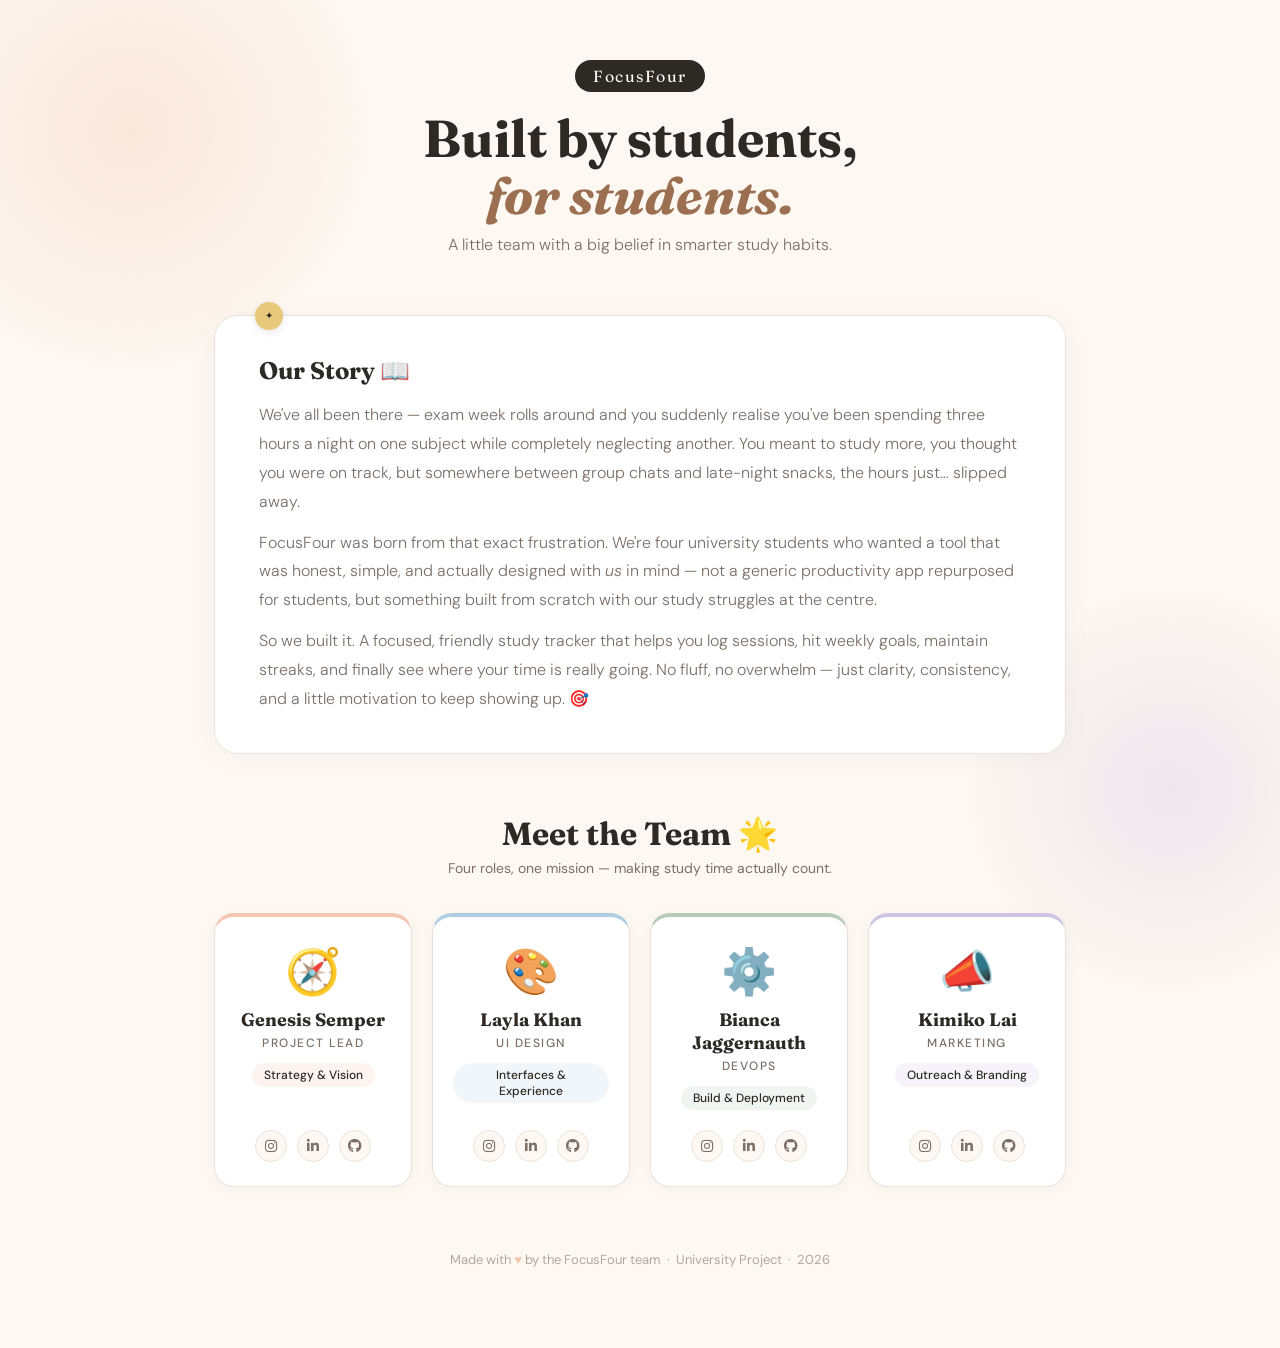
==== aboutus.html @ d84b6516 "Add aboutus.html" ====
<!DOCTYPE html>
<html lang="en">
<head>
  <meta charset="UTF-8" />
  <meta name="viewport" content="width=device-width, initial-scale=1.0"/>
  <title>About Us – FocusFour</title>
  <link href="https://fonts.googleapis.com/css2?family=Fraunces:ital,wght@0,400;0,700;1,400&family=DM+Sans:wght@300;400;500&display=swap" rel="stylesheet"/>
  <link rel="stylesheet" href="https://cdnjs.cloudflare.com/ajax/libs/font-awesome/6.5.0/css/all.min.css"/>
  <style>
    *, *::before, *::after { box-sizing: border-box; margin: 0; padding: 0; }

    body {
      background-color: #fdf8f2;
      font-family: 'DM Sans', sans-serif;
      color: #2d2a26;
      min-height: 100vh;
      overflow-x: hidden;
    }

    body::before {
      content: '';
      position: fixed;
      top: -120px; left: -120px;
      width: 500px; height: 500px;
      background: radial-gradient(circle, #f5c5b055 0%, transparent 70%);
      border-radius: 50%;
      pointer-events: none;
      z-index: 0;
    }
    body::after {
      content: '';
      position: fixed;
      bottom: -100px; right: -100px;
      width: 420px; height: 420px;
      background: radial-gradient(circle, #cfc3e455 0%, transparent 70%);
      border-radius: 50%;
      pointer-events: none;
      z-index: 0;
    }

    .page-wrap {
      position: relative;
      z-index: 1;
      max-width: 900px;
      margin: 0 auto;
      padding: 60px 24px 80px;
    }

    .site-header {
      text-align: center;
      margin-bottom: 60px;
      animation: fadeDown 0.7s ease both;
    }
    .logo-badge {
      display: inline-block;
      background: #2d2a26;
      color: #fdf8f2;
      font-family: 'Fraunces', serif;
      font-size: 16px;
      letter-spacing: 1.5px;
      padding: 6px 18px;
      border-radius: 999px;
      margin-bottom: 18px;
    }
    .site-header h1 {
      font-family: 'Fraunces', serif;
      font-size: 52px;
      line-height: 1.1;
      color: #2d2a26;
      margin-bottom: 10px;
    }
    .site-header h1 em {
      font-style: italic;
      color: #9b6f50;
    }
    .site-header .subtitle {
      font-size: 16px;
      color: #7a7068;
      font-weight: 300;
    }

    .about-card {
      background: #fff;
      border: 1.5px solid #ebe3d9;
      border-radius: 24px;
      padding: 40px 44px;
      margin-bottom: 60px;
      position: relative;
      box-shadow: 0 4px 30px rgba(0,0,0,0.04);
      animation: fadeUp 0.7s 0.15s ease both;
    }
    .about-card::before {
      content: '✦';
      position: absolute;
      top: -14px; left: 40px;
      background: #e8c87a;
      width: 28px; height: 28px;
      border-radius: 50%;
      display: flex; align-items: center; justify-content: center;
      font-size: 10px;
      color: #2d2a26;
      line-height: 28px;
      text-align: center;
      box-shadow: 0 2px 8px rgba(0,0,0,0.1);
    }
    .about-card h2 {
      font-family: 'Fraunces', serif;
      font-size: 24px;
      margin-bottom: 16px;
      color: #2d2a26;
    }
    .about-card p {
      font-size: 16px;
      line-height: 1.8;
      color: #7a7068;
      font-weight: 300;
    }
    .about-card p + p { margin-top: 12px; }

    .team-heading {
      text-align: center;
      margin-bottom: 36px;
      animation: fadeUp 0.7s 0.25s ease both;
    }
    .team-heading h2 {
      font-family: 'Fraunces', serif;
      font-size: 32px;
      color: #2d2a26;
    }
    .team-heading p {
      font-size: 14px;
      color: #7a7068;
      margin-top: 6px;
    }

    .team-grid {
      display: grid;
      grid-template-columns: repeat(auto-fit, minmax(190px, 1fr));
      gap: 20px;
    }

    .member-card {
      background: #fff;
      border-radius: 20px;
      padding: 32px 20px 24px;
      text-align: center;
      border: 1.5px solid #ebe3d9;
      box-shadow: 0 2px 16px rgba(0,0,0,0.04);
      transition: transform 0.25s ease, box-shadow 0.25s ease;
      animation: fadeUp 0.6s ease both;
      display: flex;
      flex-direction: column;
      align-items: center;
    }
    .member-card:hover {
      transform: translateY(-6px);
      box-shadow: 0 12px 32px rgba(0,0,0,0.08);
    }

    .member-card:nth-child(1) { animation-delay: 0.3s; border-top: 4px solid #f5c5b0; }
    .member-card:nth-child(2) { animation-delay: 0.4s; border-top: 4px solid #aecde0; }
    .member-card:nth-child(3) { animation-delay: 0.5s; border-top: 4px solid #b5cbb7; }
    .member-card:nth-child(4) { animation-delay: 0.6s; border-top: 4px solid #cfc3e4; }

    .member-emoji {
      font-size: 45px;
      margin-bottom: 14px;
      display: block;
      line-height: 1;
    }
    .member-name {
      font-family: 'Fraunces', serif;
      font-size: 18px;
      font-weight: 700;
      color: #2d2a26;
      margin-bottom: 4px;
    }
    .member-role {
      font-size: 12px;
      font-weight: 500;
      letter-spacing: 1.5px;
      text-transform: uppercase;
      color: #7a7068;
      margin-bottom: 12px;
    }
    .role-pill {
      display: inline-block;
      padding: 4px 12px;
      border-radius: 999px;
      font-size: 12px;
      font-weight: 500;
      color: #2d2a26;
      margin-bottom: 16px;
    }
    .member-card:nth-child(1) .role-pill { background: #f5c5b030; }
    .member-card:nth-child(2) .role-pill { background: #aecde030; }
    .member-card:nth-child(3) .role-pill { background: #b5cbb730; }
    .member-card:nth-child(4) .role-pill { background: #cfc3e430; }

    .social-links {
      display: flex;
      gap: 10px;
      justify-content: center;
      margin-top: auto;
      padding-top: 4px;
    }

    .social-links a {
      display: flex;
      align-items: center;
      justify-content: center;
      width: 32px;
      height: 32px;
      border-radius: 50%;
      background: #fdf8f2;
      border: 1.5px solid #ebe3d9;
      color: #7a7068;
      font-size: 14px;
      text-decoration: none;
      transition: all 0.2s ease;
    }

    .social-links a:hover { color: #fff; border-color: transparent; }
    .social-links a.instagram:hover { background: #e1306c; }
    .social-links a.linkedin:hover  { background: #0a66c2; }
    .social-links a.github:hover    { background: #1b1f23; }

    footer {
      text-align: center;
      margin-top: 64px;
      font-size: 13px;
      color: #b0a89e;
      animation: fadeUp 0.6s 0.7s ease both;
    }
    footer span { color: #f5c5b0; }

    @keyframes fadeDown {
      from { opacity: 0; transform: translateY(-20px); }
      to   { opacity: 1; transform: translateY(0); }
    }
    @keyframes fadeUp {
      from { opacity: 0; transform: translateY(24px); }
      to   { opacity: 1; transform: translateY(0); }
    }
  </style>
</head>
<body>
  <div class="page-wrap">

    <header class="site-header">
      <div class="logo-badge">FocusFour</div>
      <h1>Built by students,<br/><em>for students.</em></h1>
      <p class="subtitle">A little team with a big belief in smarter study habits.</p>
    </header>

    <div class="about-card">
      <h2>Our Story 📖</h2>
      <p>
        We've all been there — exam week rolls around and you suddenly realise you've been spending
        three hours a night on one subject while completely neglecting another. You meant to study
        more, you thought you were on track, but somewhere between group chats and late-night snacks,
        the hours just… slipped away.
      </p>
      <p>
        FocusFour was born from that exact frustration. We're four university students who wanted
        a tool that was honest, simple, and actually designed with <em>us</em> in mind — not a
        generic productivity app repurposed for students, but something built from scratch with
        our study struggles at the centre.
      </p>
      <p>
        So we built it. A focused, friendly study tracker that helps you log sessions, hit weekly
        goals, maintain streaks, and finally see where your time is really going. No fluff, no
        overwhelm — just clarity, consistency, and a little motivation to keep showing up. 🎯
      </p>
    </div>

    <div class="team-heading">
      <h2>Meet the Team 🌟</h2>
      <p>Four roles, one mission — making study time actually count.</p>
    </div>

    <div class="team-grid">

      <div class="member-card">
        <span class="member-emoji">🧭</span>
        <div class="member-name">Genesis Semper</div>
        <div class="member-role">Project Lead</div>
        <span class="role-pill">Strategy & Vision</span>
        <div class="social-links">
          <a href="https://www.instagram.com/accounts/login/" target="_blank" class="instagram" title="Instagram"><i class="fa-brands fa-instagram"></i></a>
          <a href="https://linkedin.com/company/focusfour" target="_blank" class="linkedin" title="LinkedIn"><i class="fa-brands fa-linkedin-in"></i></a>
          <a href="https://github.com/BiancaJaggernauth/INFO1601-Project-FocusFour.git" target="_blank" class="github" title="GitHub"><i class="fa-brands fa-github"></i></a>
        </div>
      </div>

      <div class="member-card">
        <span class="member-emoji">🎨</span>
        <div class="member-name">Layla Khan</div>
        <div class="member-role">UI Design</div>
        <span class="role-pill">Interfaces & Experience</span>
        <div class="social-links">
          <a href="https://www.instagram.com/accounts/login/" target="_blank" class="instagram" title="Instagram"><i class="fa-brands fa-instagram"></i></a>
          <a href="https://linkedin.com/company/focusfour" target="_blank" class="linkedin" title="LinkedIn"><i class="fa-brands fa-linkedin-in"></i></a>
          <a href="https://github.com/BiancaJaggernauth/INFO1601-Project-FocusFour.git" target="_blank" class="github" title="GitHub"><i class="fa-brands fa-github"></i></a>
        </div>
      </div>

      <div class="member-card">
        <span class="member-emoji">⚙️</span>
        <div class="member-name">Bianca Jaggernauth</div>
        <div class="member-role">DevOps</div>
        <span class="role-pill">Build & Deployment</span>
        <div class="social-links">
          <a href="https://www.instagram.com/accounts/login/" target="_blank" class="instagram" title="Instagram"><i class="fa-brands fa-instagram"></i></a>
          <a href="https://linkedin.com/company/focusfour" target="_blank" class="linkedin" title="LinkedIn"><i class="fa-brands fa-linkedin-in"></i></a>
          <a href="https://github.com/BiancaJaggernauth/INFO1601-Project-FocusFour.git" target="_blank" class="github" title="GitHub"><i class="fa-brands fa-github"></i></a>
        </div>
      </div>

      <div class="member-card">
        <span class="member-emoji">📣</span>
        <div class="member-name">Kimiko Lai</div>
        <div class="member-role">Marketing</div>
        <span class="role-pill">Outreach & Branding</span>
        <div class="social-links">
          <a href="https://www.instagram.com/accounts/login/" target="_blank" class="instagram" title="Instagram"><i class="fa-brands fa-instagram"></i></a>
          <a href="https://linkedin.com/company/focusfour" target="_blank" class="linkedin" title="LinkedIn"><i class="fa-brands fa-linkedin-in"></i></a>
          <a href="https://github.com/BiancaJaggernauth/INFO1601-Project-FocusFour.git" target="_blank" class="github" title="GitHub"><i class="fa-brands fa-github"></i></a>
        </div>
      </div>

    </div>

    <footer>
      Made with <span>♥</span> by the FocusFour team &nbsp;·&nbsp; University Project &nbsp;·&nbsp; 2026
    </footer>

  </div>
</body>
</html>
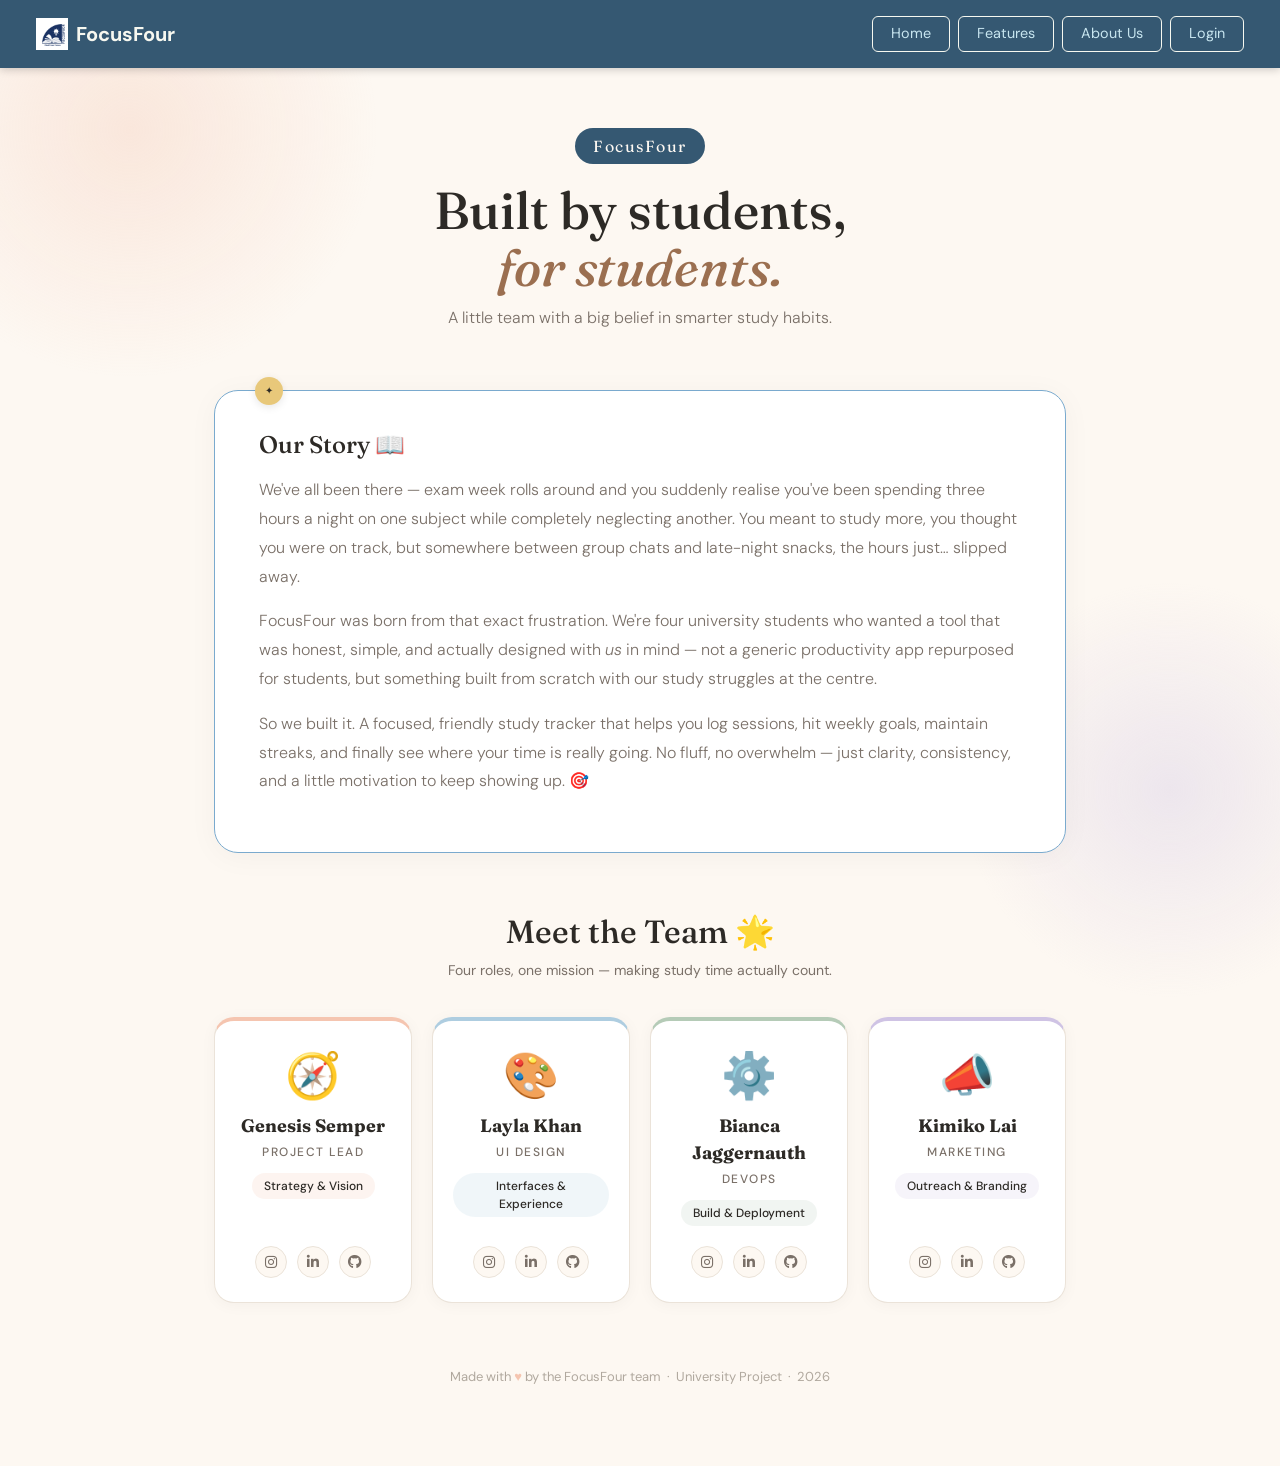
==== commit 6bae7ca8: "about us update" ====
--- a/aboutus.html
+++ b/aboutus.html
@@ -4,10 +4,64 @@
   <meta charset="UTF-8" />
   <meta name="viewport" content="width=device-width, initial-scale=1.0"/>
   <title>About Us – FocusFour</title>
+  <link rel="manifest" href="PWA/manifest.json">
   <link href="https://fonts.googleapis.com/css2?family=Fraunces:ital,wght@0,400;0,700;1,400&family=DM+Sans:wght@300;400;500&display=swap" rel="stylesheet"/>
   <link rel="stylesheet" href="https://cdnjs.cloudflare.com/ajax/libs/font-awesome/6.5.0/css/all.min.css"/>
+  <link href="https://cdn.jsdelivr.net/npm/bootstrap@5.3.0/dist/css/bootstrap.min.css" rel="stylesheet"/>
   <style>
     *, *::before, *::after { box-sizing: border-box; margin: 0; padding: 0; }
+
+    .navbar {
+      background-color: #355872;
+      padding: 13px 24px;
+      box-shadow: 0 2px 8px rgba(0,0,0,0.18);
+      position: sticky; top: 0; z-index: 999;
+    }
+    .navbar-brand {
+      font-weight: bold; font-size: 1.25rem;
+      color: #F7F8F0 !important;
+      display: flex;
+      align-items: center;
+    }
+    .navbar-brand img {
+      height: 32px;
+      width: auto;
+      margin-right: 8px;
+    }
+    .navbar-nav {
+      display: flex;
+      flex-direction: row;
+      gap: 8px;
+      align-items: center;
+    }
+    .navbar-nav .nav-link {
+      color: #C8E6F0 !important;
+      border: 1.5px solid #F7F8F0;
+      border-radius: 6px;
+      padding: 6px 18px !important;
+      font-size: 0.9rem;
+      transition: all 0.2s;
+      white-space: nowrap;
+    }
+    .navbar-nav .nav-link:hover {
+      background-color: #F7F8F0;
+      color: #355872 !important;
+    }
+    @media (max-width: 991px) {
+      .navbar-collapse {
+        background-color: #4B2E2B;
+        padding: 12px;
+        border-radius: 8px;
+        margin-top: 8px;
+      }
+      .navbar-nav {
+        flex-direction: column;
+        align-items: stretch;
+        gap: 8px;
+      }
+      .navbar-nav .nav-link { text-align: center; }
+    }
+    .navbar-toggler { border-color: #89C4DA; }
 
     body {
       background-color: #fdf8f2;
@@ -51,9 +105,20 @@
       margin-bottom: 60px;
       animation: fadeDown 0.7s ease both;
     }
+
+    /* Updated styling for the link version of the logo */
+    .logo-link {
+      text-decoration: none;
+      display: inline-block;
+      transition: opacity 0.2s ease;
+    }
+    .logo-link:hover {
+      opacity: 0.8;
+    }
+
     .logo-badge {
       display: inline-block;
-      background: #2d2a26;
+      background: #355872;
       color: #fdf8f2;
       font-family: 'Fraunces', serif;
       font-size: 16px;
@@ -81,7 +146,7 @@
 
     .about-card {
       background: #fff;
-      border: 1.5px solid #ebe3d9;
+      border: 1.5px solid #7AAACE;
       border-radius: 24px;
       padding: 40px 44px;
       margin-bottom: 60px;
@@ -245,10 +310,33 @@
   </style>
 </head>
 <body>
+
+  <nav class="navbar navbar-expand-lg">
+    <div class="container-fluid">
+      <a class="navbar-brand" href="index.html">
+        <img src="PWA/icon-192.png" alt="FocusFour Logo" />
+        FocusFour
+      </a>
+      <button class="navbar-toggler" type="button" data-bs-toggle="collapse" data-bs-target="#navMenu">
+        <span class="navbar-toggler-icon"></span>
+      </button>
+      <div class="collapse navbar-collapse justify-content-end" id="navMenu">
+        <ul class="navbar-nav">
+          <li class="nav-item"><a class="nav-link" href="index.html">Home</a></li>
+          <li class="nav-item"><a class="nav-link" href="index.html#how-it-works">Features</a></li>
+          <li class="nav-item"><a class="nav-link" href="aboutus.html">About Us</a></li>
+          <li class="nav-item"><a class="nav-link" href="login.html">Login</a></li>
+        </ul>
+      </div>
+    </div>
+  </nav>
+
   <div class="page-wrap">
 
     <header class="site-header">
-      <div class="logo-badge">FocusFour</div>
+      <a href="index.html" class="logo-link">
+        <div class="logo-badge">FocusFour</div>
+      </a>
       <h1>Built by students,<br/><em>for students.</em></h1>
       <p class="subtitle">A little team with a big belief in smarter study habits.</p>
     </header>
@@ -336,5 +424,6 @@
     </footer>
 
   </div>
+<script src="https://cdn.jsdelivr.net/npm/bootstrap@5.3.0/dist/js/bootstrap.bundle.min.js"></script>
 </body>
-</html>
+</html>
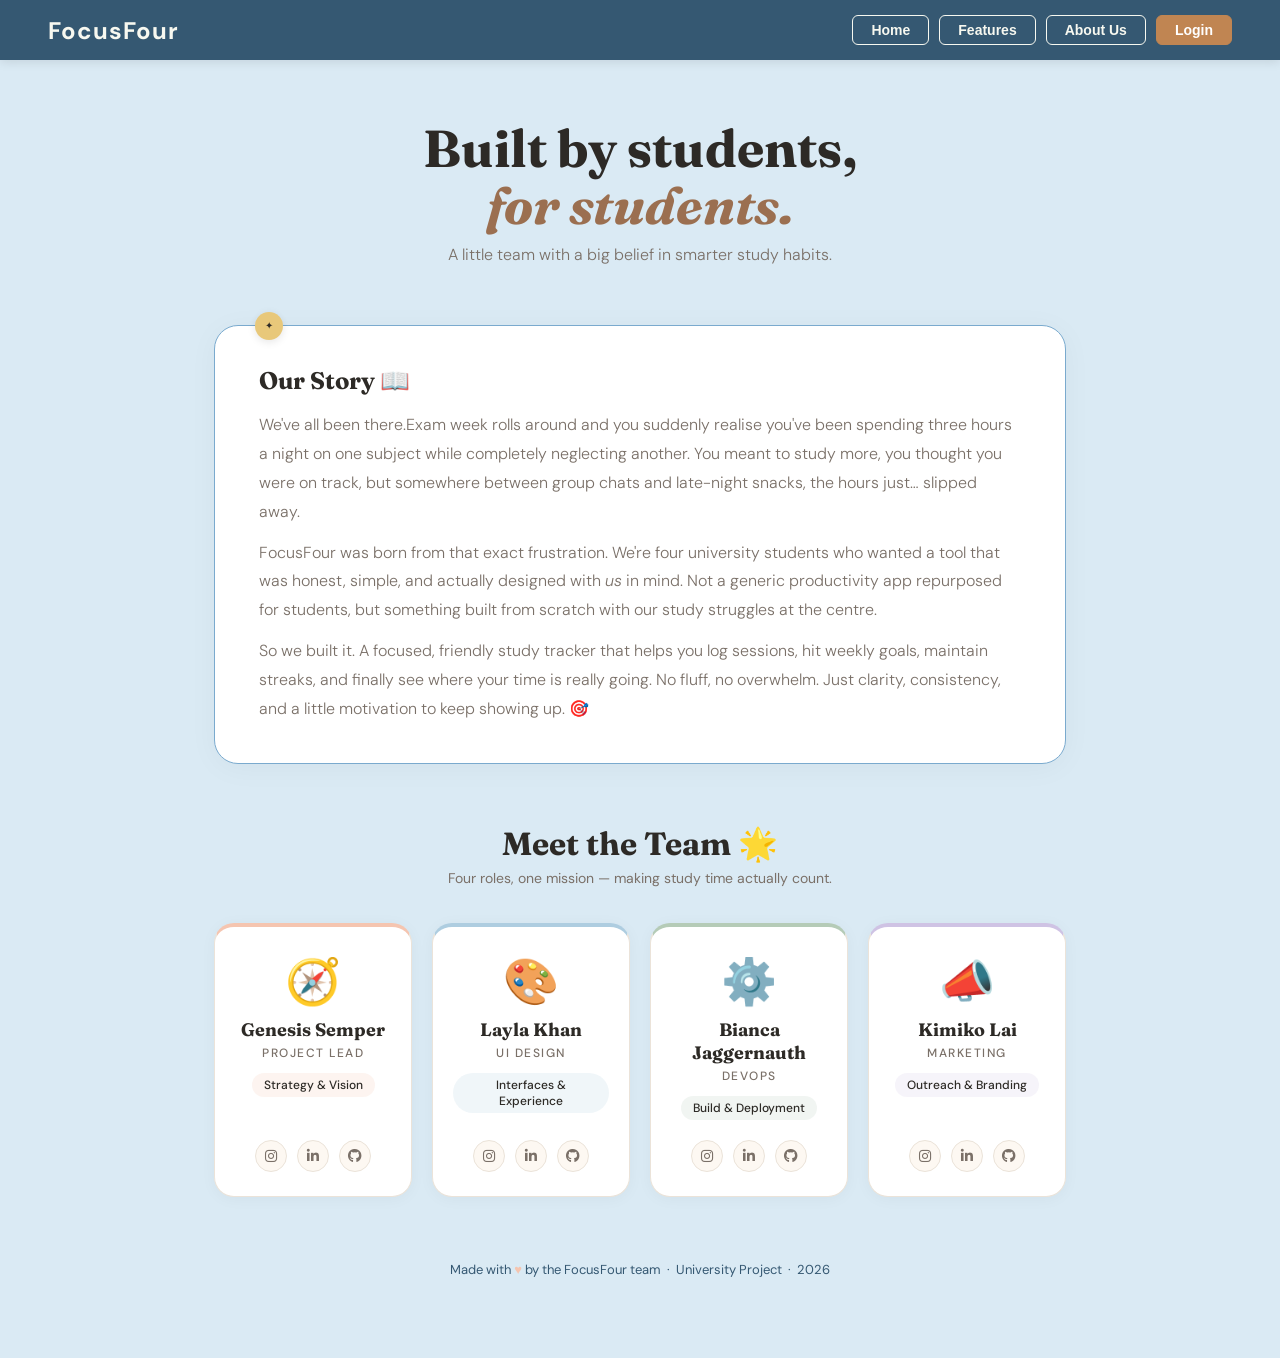
==== commit 80f1e1f4: "index and about us update" ====
--- a/aboutus.html
+++ b/aboutus.html
@@ -7,90 +7,59 @@
   <link rel="manifest" href="PWA/manifest.json">
   <link href="https://fonts.googleapis.com/css2?family=Fraunces:ital,wght@0,400;0,700;1,400&family=DM+Sans:wght@300;400;500&display=swap" rel="stylesheet"/>
   <link rel="stylesheet" href="https://cdnjs.cloudflare.com/ajax/libs/font-awesome/6.5.0/css/all.min.css"/>
-  <link href="https://cdn.jsdelivr.net/npm/bootstrap@5.3.0/dist/css/bootstrap.min.css" rel="stylesheet"/>
   <style>
     *, *::before, *::after { box-sizing: border-box; margin: 0; padding: 0; }
 
-    .navbar {
-      background-color: #355872;
-      padding: 13px 24px;
-      box-shadow: 0 2px 8px rgba(0,0,0,0.18);
-      position: sticky; top: 0; z-index: 999;
-    }
-    .navbar-brand {
-      font-weight: bold; font-size: 1.25rem;
-      color: #F7F8F0 !important;
+    nav {
+      background: #355872;
+      padding: 0 48px;
+      height: 60px;
       display: flex;
       align-items: center;
-    }
-    .navbar-brand img {
-      height: 32px;
-      width: auto;
-      margin-right: 8px;
-    }
-    .navbar-nav {
-      display: flex;
-      flex-direction: row;
-      gap: 8px;
-      align-items: center;
-    }
-    .navbar-nav .nav-link {
-      color: #C8E6F0 !important;
+      justify-content: space-between;
+      box-shadow: 0 2px 10px rgba(0,0,0,0.1);
+    }
+    .nav-logo {
+      font-size: 24px;
+      font-weight: 700;
+      color: #F7F8F0;
+      text-decoration: none;
+      letter-spacing: 1px;
+    }
+    .nav-right { display: flex; gap: 10px; align-items: center; }
+    .nav-btn {
+      padding: 6px 18px;
+      border-radius: 6px;
+      font-size: 14px;
+      font-weight: 600;
+      cursor: pointer;
+      font-family: 'Segoe UI', sans-serif;
+      transition: all 0.2s;
+      text-decoration: none;
+    }
+    .nav-btn-outline {
+      background: transparent;
       border: 1.5px solid #F7F8F0;
-      border-radius: 6px;
-      padding: 6px 18px !important;
-      font-size: 0.9rem;
-      transition: all 0.2s;
-      white-space: nowrap;
-    }
-    .navbar-nav .nav-link:hover {
-      background-color: #F7F8F0;
-      color: #355872 !important;
-    }
-    @media (max-width: 991px) {
-      .navbar-collapse {
-        background-color: #4B2E2B;
-        padding: 12px;
-        border-radius: 8px;
-        margin-top: 8px;
-      }
-      .navbar-nav {
-        flex-direction: column;
-        align-items: stretch;
-        gap: 8px;
-      }
-      .navbar-nav .nav-link { text-align: center; }
-    }
-    .navbar-toggler { border-color: #89C4DA; }
+      color: #F7F8F0;
+    }
+    .nav-btn-outline:hover { background: #F7F8F0; color: #355872; }
+    .nav-btn-solid {
+      background: #C08552;
+      border: 1.5px solid #C08552;
+      color: #ffffff;
+    }
+    .nav-btn-solid:hover { background: #8C5A3C; border-color: #8C5A3C; }
+    @media (max-width: 600px) { nav { padding: 0 20px; } }
 
     body {
-      background-color: #fdf8f2;
+      background-color: #daeaf4;
       font-family: 'DM Sans', sans-serif;
       color: #2d2a26;
       min-height: 100vh;
       overflow-x: hidden;
     }
 
-    body::before {
-      content: '';
-      position: fixed;
-      top: -120px; left: -120px;
-      width: 500px; height: 500px;
-      background: radial-gradient(circle, #f5c5b055 0%, transparent 70%);
-      border-radius: 50%;
-      pointer-events: none;
-      z-index: 0;
-    }
-    body::after {
-      content: '';
-      position: fixed;
-      bottom: -100px; right: -100px;
-      width: 420px; height: 420px;
-      background: radial-gradient(circle, #cfc3e455 0%, transparent 70%);
-      border-radius: 50%;
-      pointer-events: none;
-      z-index: 0;
-    }
+    
 
     .page-wrap {
       position: relative;
@@ -106,7 +75,7 @@
       animation: fadeDown 0.7s ease both;
     }
 
-    /* Updated styling for the link version of the logo */
+    
     .logo-link {
       text-decoration: none;
       display: inline-block;
@@ -294,7 +263,7 @@
       text-align: center;
       margin-top: 64px;
       font-size: 13px;
-      color: #b0a89e;
+      color: #355872;
       animation: fadeUp 0.6s 0.7s ease both;
     }
     footer span { color: #f5c5b0; }
@@ -311,32 +280,20 @@
 </head>
 <body>
 
-  <nav class="navbar navbar-expand-lg">
-    <div class="container-fluid">
-      <a class="navbar-brand" href="index.html">
-        <img src="PWA/icon-192.png" alt="FocusFour Logo" />
-        FocusFour
-      </a>
-      <button class="navbar-toggler" type="button" data-bs-toggle="collapse" data-bs-target="#navMenu">
-        <span class="navbar-toggler-icon"></span>
-      </button>
-      <div class="collapse navbar-collapse justify-content-end" id="navMenu">
-        <ul class="navbar-nav">
-          <li class="nav-item"><a class="nav-link" href="index.html">Home</a></li>
-          <li class="nav-item"><a class="nav-link" href="index.html#how-it-works">Features</a></li>
-          <li class="nav-item"><a class="nav-link" href="aboutus.html">About Us</a></li>
-          <li class="nav-item"><a class="nav-link" href="login.html">Login</a></li>
-        </ul>
-      </div>
+  <nav>
+    <a href="index.html" class="nav-logo">FocusFour</a>
+    <div class="nav-right">
+      <a href="index.html" class="nav-btn nav-btn-outline">Home</a>
+      <a href="index.html#how-it-works" class="nav-btn nav-btn-outline">Features</a>
+      <a href="aboutus.html" class="nav-btn nav-btn-outline">About Us</a>
+      <a href="login.html" class="nav-btn nav-btn-solid">Login</a>
     </div>
   </nav>
 
   <div class="page-wrap">
 
     <header class="site-header">
-      <a href="index.html" class="logo-link">
-        <div class="logo-badge">FocusFour</div>
-      </a>
+      
       <h1>Built by students,<br/><em>for students.</em></h1>
       <p class="subtitle">A little team with a big belief in smarter study habits.</p>
     </header>
@@ -344,21 +301,21 @@
     <div class="about-card">
       <h2>Our Story 📖</h2>
       <p>
-        We've all been there — exam week rolls around and you suddenly realise you've been spending
+        We've all been there.Exam week rolls around and you suddenly realise you've been spending
         three hours a night on one subject while completely neglecting another. You meant to study
         more, you thought you were on track, but somewhere between group chats and late-night snacks,
         the hours just… slipped away.
       </p>
       <p>
         FocusFour was born from that exact frustration. We're four university students who wanted
-        a tool that was honest, simple, and actually designed with <em>us</em> in mind — not a
+        a tool that was honest, simple, and actually designed with <em>us</em> in mind. Not a
         generic productivity app repurposed for students, but something built from scratch with
         our study struggles at the centre.
       </p>
       <p>
         So we built it. A focused, friendly study tracker that helps you log sessions, hit weekly
         goals, maintain streaks, and finally see where your time is really going. No fluff, no
-        overwhelm — just clarity, consistency, and a little motivation to keep showing up. 🎯
+        overwhelm. Just clarity, consistency, and a little motivation to keep showing up. 🎯
       </p>
     </div>
 
@@ -424,6 +381,5 @@
     </footer>
 
   </div>
-<script src="https://cdn.jsdelivr.net/npm/bootstrap@5.3.0/dist/js/bootstrap.bundle.min.js"></script>
 </body>
 </html>
